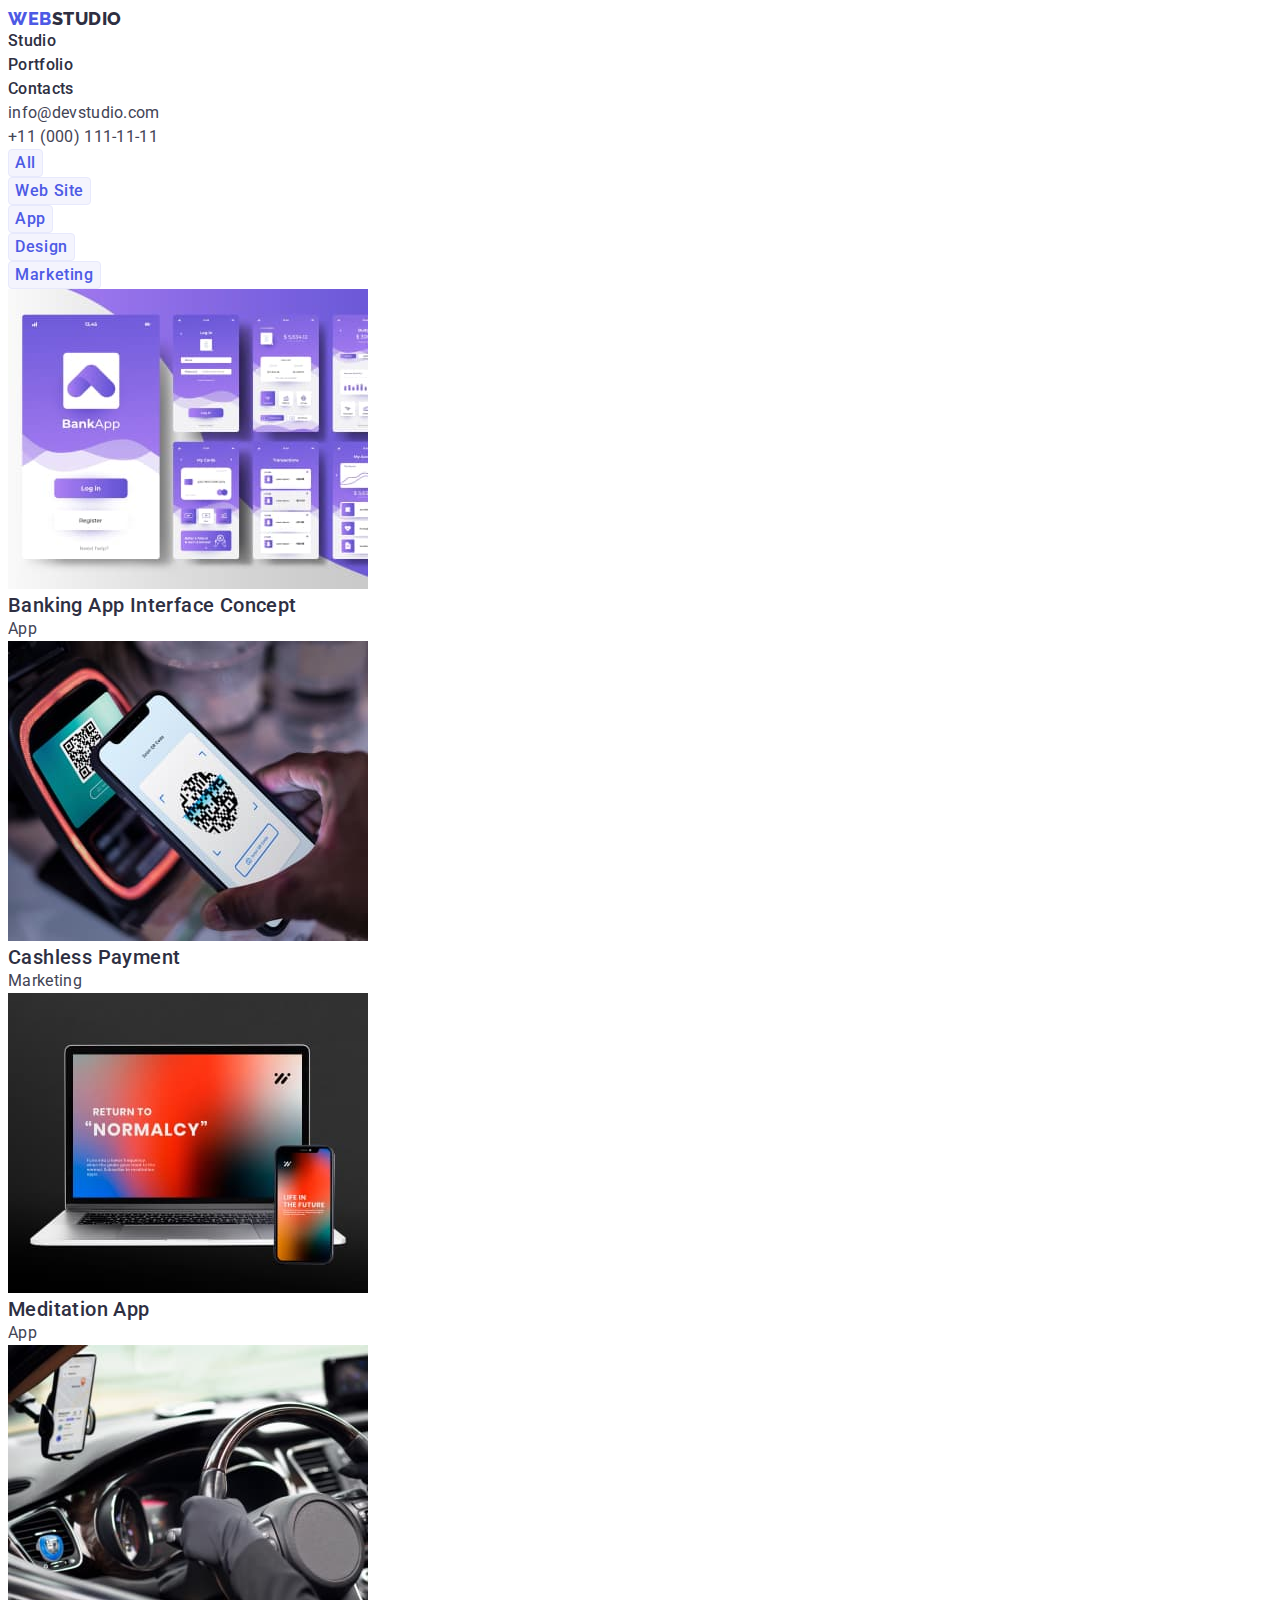
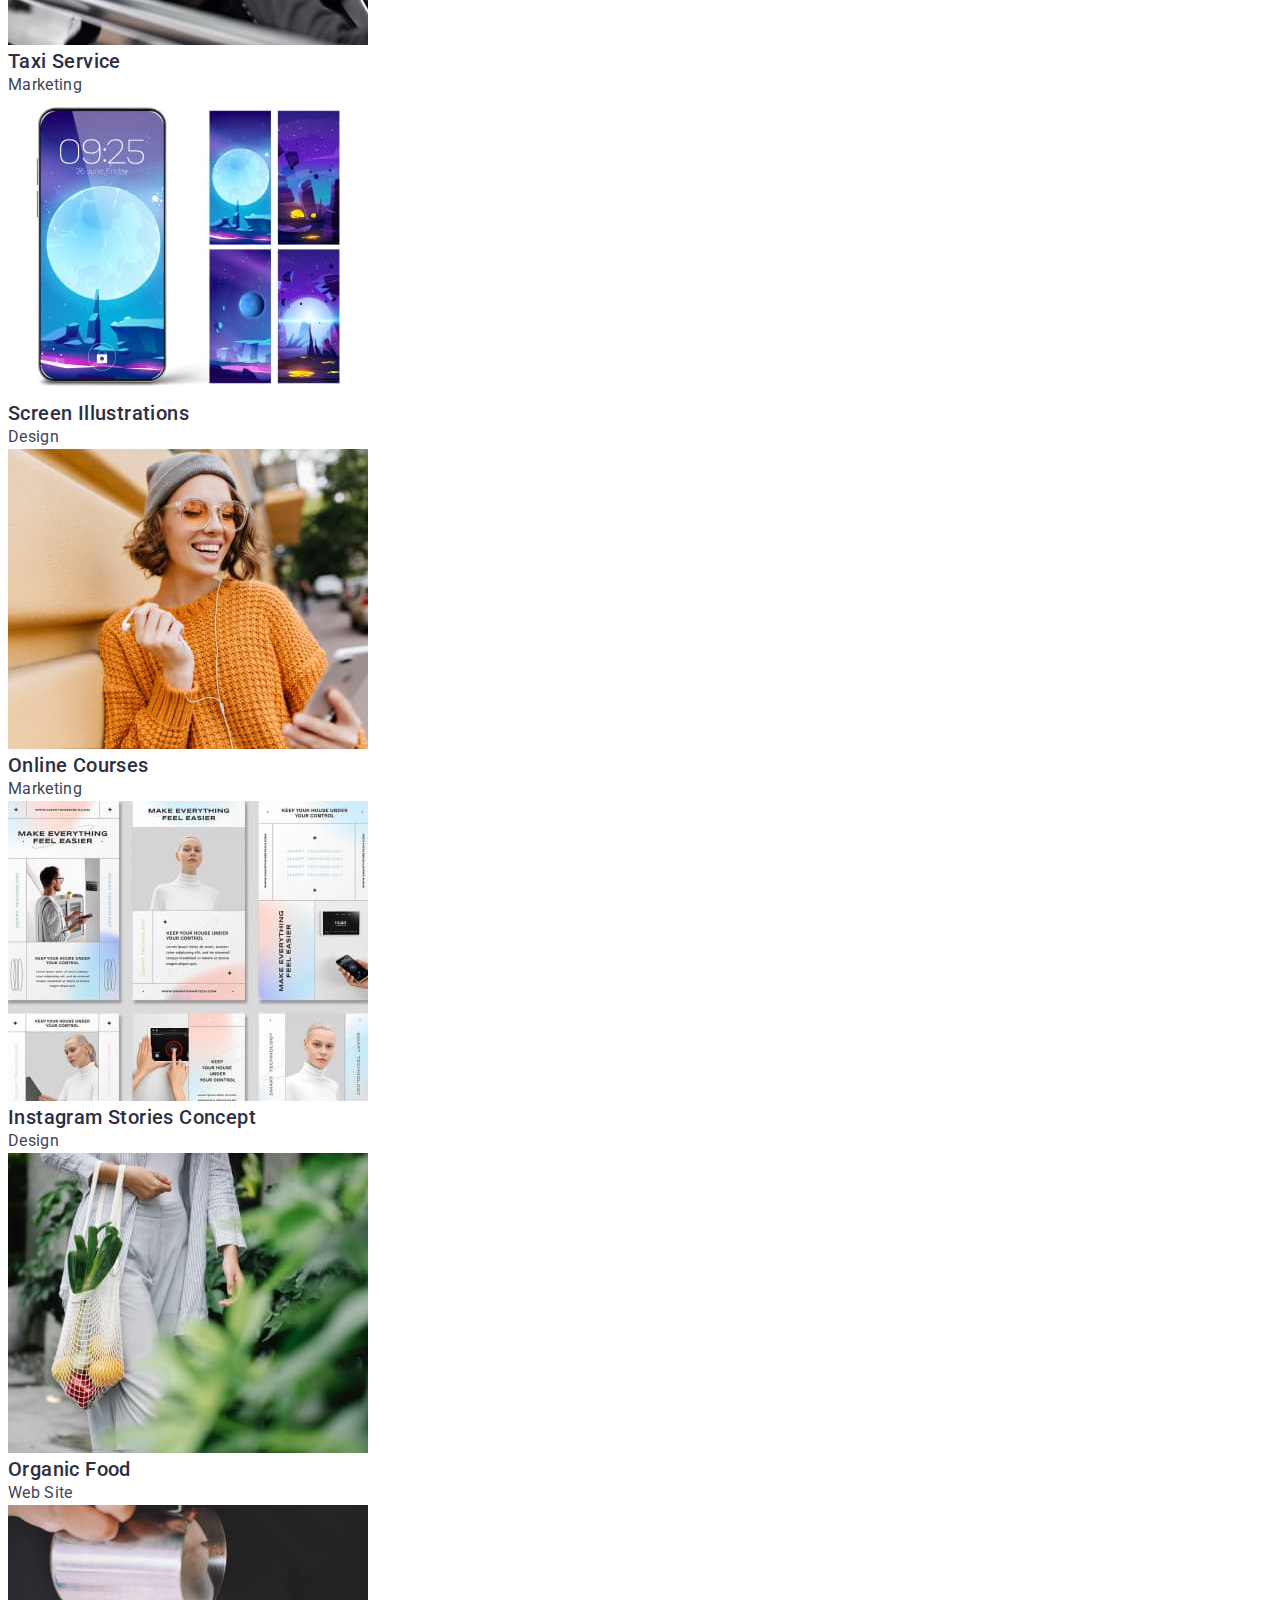
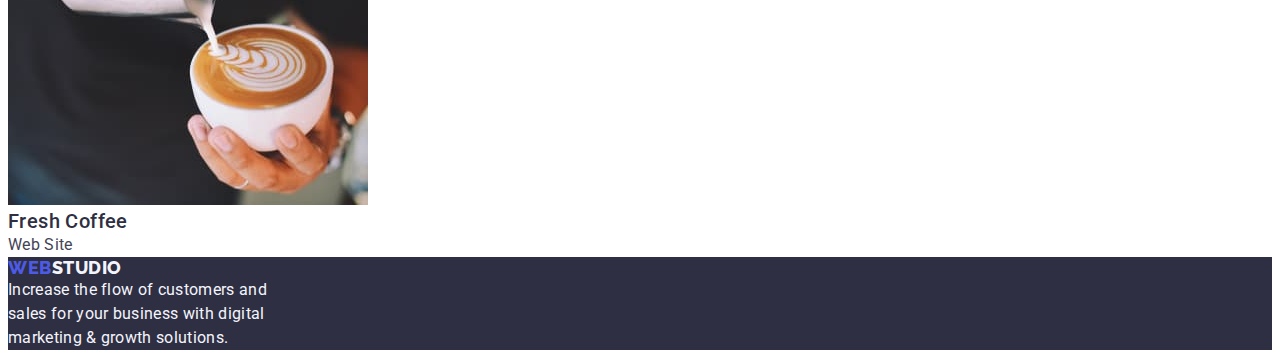
==== portfolio.html @ 4ee792ef "Summary" ====
<!DOCTYPE html>
<html lang="en">
  <head>
    <meta charset="UTF-8" />
    <meta http-equiv="X-UA-Compatible" content="IE=edge" />
    <meta name="viewport" content="width=device-width, initial-scale=1.0" />
    <link rel="preconnect" href="https://fonts.googleapis.com" />
    <link rel="preconnect" href="https://fonts.gstatic.com" crossorigin />
    <link
      href="https://fonts.googleapis.com/css2?family=Raleway:wght@800&family=Roboto:wght@400;500;700;900&display=swap"
      rel="stylesheet"
    />
    <title>Portfolio</title>
    <link
    rel="stylesheet"
    href="https://cdnjs.cloudflare.com/ajax/libs/modern-normalize/2.0.0/modern-normalize.min.css"
    integrity="sha512-4xo8blKMVCiXpTaLzQSLSw3KFOVPWhm/TRtuPVc4WG6kUgjH6J03IBuG7JZPkcWMxJ5huwaBpOpnwYElP/m6wg=="
    crossorigin="anonymous"
    referrerpolicy="no-referrer"
  />
  <link rel="stylesheet" href="./css/styles.css" />
  </head>
  <body>
    <!-- Header -->
    <header class="header">
      <nav class="nav">
        <a href="./index.html" class="logo-link link"
          >WEB <span class="link-studio">Studio</span></a
        >
        <ul class="nav-list list">
          <li>
            <a href="./index.html" class="nav-link link">Studio</a>
          </li>
          <li>
            <a href="./portfolio.html" class="nav-link link">Portfolio</a>
          </li>
          <li>
            <a href="" class="nav-link link">Contacts</a>
          </li>
        </ul>
      </nav>

      <address class="address">
        <ul class="address-list list">
          <li>
            <a href="mailto:info@devstudio.com" class="address-link link"
              >info@devstudio.com</a
            >
          </li>
          <li>
            <a href="tel:+110001111111" class="address-link link"
              >+11 (000) 111-11-11</a
            >
          </li>
        </ul>
      </address>
    </header>

    <!-- Main content -->
    <main>
      <section class="portfolio">
        <h1 class="filter-title">Filter</h1>
        <ul class="filter-list list">
          <li><button type="button" class="button">All</button></li>
          <li><button type="button" class="button">Web Site</button></li>
          <li><button type="button" class="button">App</button></li>
          <li><button type="button" class="button">Design</button></li>
          <li><button type="button" class="button">Marketing</button></li>
        </ul>
        <ul class="portfolio-list list">
          <li>
            <a href="" class="link">
              <img
                src="./images/portfolio_1.jpg"
                alt="Open pages of the bank's app"
                width="360"
                height="300"
                class="portfolio-img"
              />
              <h2 class="portfolio-name">Banking App Interface Concept</h2>
              <p class="portfolio-type">App</p></a
            >
          </li>
          <li>
            <a href="" class="link"
              ><img
                src="./images/portfolio_2.jpg"
                alt="Pay by phone via QR code"
                width="360"
                height="300"
                class="portfolio-img"
              />
              <h2 class="portfolio-name">Cashless Payment</h2>
              <p class="portfolio-type">Marketing</p></a
            >
          </li>
          <li>
            <a href="" class="link"
              ><img
                src="./images/portfolio_3.jpg"
                alt="Open website on a computer and application on a phone"
                width="360"
                height="300"
                class="portfolio-img"
              />
              <h2 class="portfolio-name">Meditation App</h2>
              <p class="portfolio-type">App</p></a
            >
          </li>
          <li>
            <a href="" class="link"
              ><img
                src="./images/portfolio_4.jpg"
                alt="Driver in a car looking at maps on his phone"
                width="360"
                height="300"
                class="portfolio-img"
              />
              <h2 class="portfolio-name">Taxi Service</h2>
              <p class="portfolio-type">Marketing</p></a
            >
          </li>
          <li>
            <a href="" class="link"
              ><img
                src="./images/portfolio_5.jpg"
                alt="Different types of screensaver design"
                width="360"
                height="300"
                class="portfolio-img"
              />
              <h2 class="portfolio-name">Screen Illustrations</h2>
              <p class="portfolio-type">Design</p></a
            >
          </li>
          <li>
            <a href="" class="link"
              ><img
                src="./images/portfolio_6.jpg"
                alt="A girl with headphones looking at her phone"
                width="360"
                height="300"
                class="portfolio-img"
              />
              <h2 class="portfolio-name">Online Courses</h2>
              <p class="portfolio-type">Marketing</p></a
            >
          </li>
          <li>
            <a href="" class="link"
              ><img
                src="./images/portfolio_7.jpg"
                alt="Different story designs for social media"
                width="360"
                height="300"
                class="portfolio-img"
              />
              <h2 class="portfolio-name">Instagram Stories Concept</h2>
              <p class="portfolio-type">Design</p></a
            >
          </li>
          <li>
            <a href="" class="link"
              ><img
                src="./images/portfolio_8.jpg"
                alt="A girl with a bag of food"
                width="360"
                height="300"
                class="portfolio-img"
              />
              <h2 class="portfolio-name">Organic Food</h2>
              <p class="portfolio-type">Web Site</p></a
            >
          </li>
          <li>
            <a href="" class="link"
              ><img
                src="./images/portfolio_9.jpg"
                alt="Barista makes coffee"
                width="360"
                height="300"
                class="portfolio-img"
              />
              <h2 class="portfolio-name">Fresh Coffee</h2>
              <p class="portfolio-type">Web Site</p></a
            >
          </li>
        </ul>
      </section>
    </main>

    <!-- Footer -->
    <footer class="footer">
      <a href="./index.html" class="link"
        >Web<span class="link-web">Studio</span></a
      >
      <p class="text">
        Increase the flow of customers and<br />sales for your business with
        digital<br />marketing & growth solutions.
      </p>
    </footer>
  </body>
</html>
---- css/styles.css ----
:root {
  --primary-color: #434455;
  --secondary-color: #2e2f42;
  --white-color: #ffffff;
  --second-logo-color: #4d5ae5;
  --first-logo-color: #2e2f42;
  --first-footer-logo-color: #4d5ae5;
  --second-footer-logo-color: #f4f4fd;
  --primary-background-color: #ffffff;
  --secondary-background-color: #2e2f42;
  --gray-background-color: #f4f4fd;
  --accent-color: #4d5ae5;
  --active-accent-color: #ffffff;
  --accent-background-color: #f4f4fd;
  --active-accent-background-color: #404bbf;
}

body {
  font-family: "Roboto", sans-serif;
  color: var(--primary-color);
  background-color: var(--primary-background-color);
}

h1,
h2,
h3,
h4,
h5,
h6,
p {
  margin-top: 0;
  margin-bottom: 0;
}

ul {
  margin-top: 0;
  margin-bottom: 0;
  padding-left: 0;
}
/* Header */

.logo-link {
  font-family: "Raleway", sans-serif;
  font-weight: 800;
  font-size: 18px;
  line-height: 1.17;
  display: flex;
  align-items: center;
  letter-spacing: 0.03em;
  text-transform: uppercase;
  text-decoration: none;
  color: var(--second-logo-color);
}

.link-studio {
  color: var(--first-logo-color);
}

.list {
  list-style-type: none;
}

.link {
  text-decoration: none;
}

.nav-link {
  font-weight: 500;
  font-size: 16px;
  line-height: 1.5;
  letter-spacing: 0.02em;
  color: var(--secondary-color);
}

.nav-link:hover,
.nav-link:focus {
  color: var(--active-accent-background-color);
}

.address {
  font-style: normal;
}

.address-link {
  font-size: 16px;
  font-weight: 400;
  line-height: 1.5;
  font-style: normal;
  text-decoration: none;
  color: var(--primary-color);
  letter-spacing: 0.02em;
}

.address-link:hover,
.address-link:focus {
  color: var(--active-accent-background-color);
}

/* Hero */

.hero {
  background-color: var(--secondary-background-color);
}

.hero-title {
  color: var(--white-color);
  font-weight: 700;
  font-size: 56px;
  line-height: 1.07;
  text-align: center;
  letter-spacing: 0.02em;
}

.hero-btn {
  background-color: var(--accent-color);
  color: var(--white-color);
  box-shadow: 0px 4px 4px rgba(0, 0, 0, 0.15);
  border-radius: 4px;
  font-family: inherit;
  font-weight: 500;
  font-size: 16px;
  line-height: 1.5;
  display: flex;
  align-items: center;
  letter-spacing: 0.04em;
  cursor: pointer;
}

.hero-btn:hover,
.hero-btn:focus {
  background-color: var(--active-accent-background-color);
}

/* Our preference */

.preference {
  display: none;
}

.pref-title {
  font-weight: 500;
  font-size: 20px;
  line-height: 1.2;
  letter-spacing: 0.02em;
  color: var(--secondary-color);
}

.pref-text {
  font-weight: 400;
  font-size: 16px;
  line-height: 1.5;
  letter-spacing: 0.02em;
}

/* About us */

.about {
  font-weight: 700;
  font-size: 36px;
  line-height: 1.11;
  text-align: center;
  letter-spacing: 0.02em;
  text-transform: capitalize;
  color: var(--secondary-color);
}

.about-list {
  list-style-type: none;
}

/* Our team */

.our-team {
  background-color: var(--gray-background-color);
  text-align: center;
}

.team {
  font-weight: 700;
  font-size: 36px;
  line-height: 1.11;
  letter-spacing: 0.02em;
  text-transform: capitalize;
  color: var(--secondary-color);
}

.team-name {
  font-weight: 500;
  font-size: 20px;
  line-height: 1.2;
  letter-spacing: 0.02em;
  color: var(--secondary-color);
}

.team-position {
  font-weight: 400;
  font-size: 16px;
  line-height: 1.5;
  letter-spacing: 0.02em;
}

.team-card {
  background-color: var(--primary-background-color);
  box-shadow: 0px 1px 6px rgba(46, 47, 66, 0.08),
    0px 1px 1px rgba(46, 47, 66, 0.16), 0px 2px 1px rgba(46, 47, 66, 0.08);
  border-radius: 0px 0px 4px 4px;
}

/* Footer */

.footer {
  background-color: var(--secondary-background-color);
}

.footer .link {
  font-family: "Raleway", sans-serif;
  font-weight: 800;
  font-size: 18px;
  line-height: 1.17;
  display: flex;
  align-items: center;
  letter-spacing: 0.03em;
  text-transform: uppercase;
  text-decoration: none;
  color: var(--first-footer-logo-color);
}

.footer .link-web {
  color: var(--second-footer-logo-color);
}

.footer .text {
  font-weight: 400;
  font-size: 16px;
  line-height: 1.5;
  letter-spacing: 0.02em;
  color: var(--second-footer-logo-color);
}

/* Portfolio */

/* Filter */

.filter-title {
  display: none;
}

.filter-list {
  list-style-type: none;
}

.filter-list .button {
  background-color: var(--accent-background-color);
  color: var(--accent-color);
  border: 1px solid #e7e9fc;
  border-radius: 4px;
  font-family: "Roboto", sans-serif;
  font-weight: 500;
  font-size: 16px;
  line-height: 1.5;
  display: flex;
  align-items: center;
  text-align: center;
  letter-spacing: 0.04em;
  cursor: pointer;
}

.filter-list .button:hover,
.filter-list .button:focus {
  background-color: var(--active-accent-background-color);
  color: var(--white-color);
  box-shadow: 0px 3px 1px rgba(0, 0, 0, 0.1), 0px 2px 1px rgba(0, 0, 0, 0.08),
    0px 2px 2px rgba(0, 0, 0, 0.12);
  border-radius: 4px;
}

/* Portfolio List */

.portfolio-name {
  font-weight: 500;
  font-size: 20px;
  line-height: 1.2;
  letter-spacing: 0.02em;
  color: var(--secondary-color);
}

.portfolio-type {
  font-size: 16px;
  line-height: 1.5;
  letter-spacing: 0.02em;
  color: var(--primary-color);
}
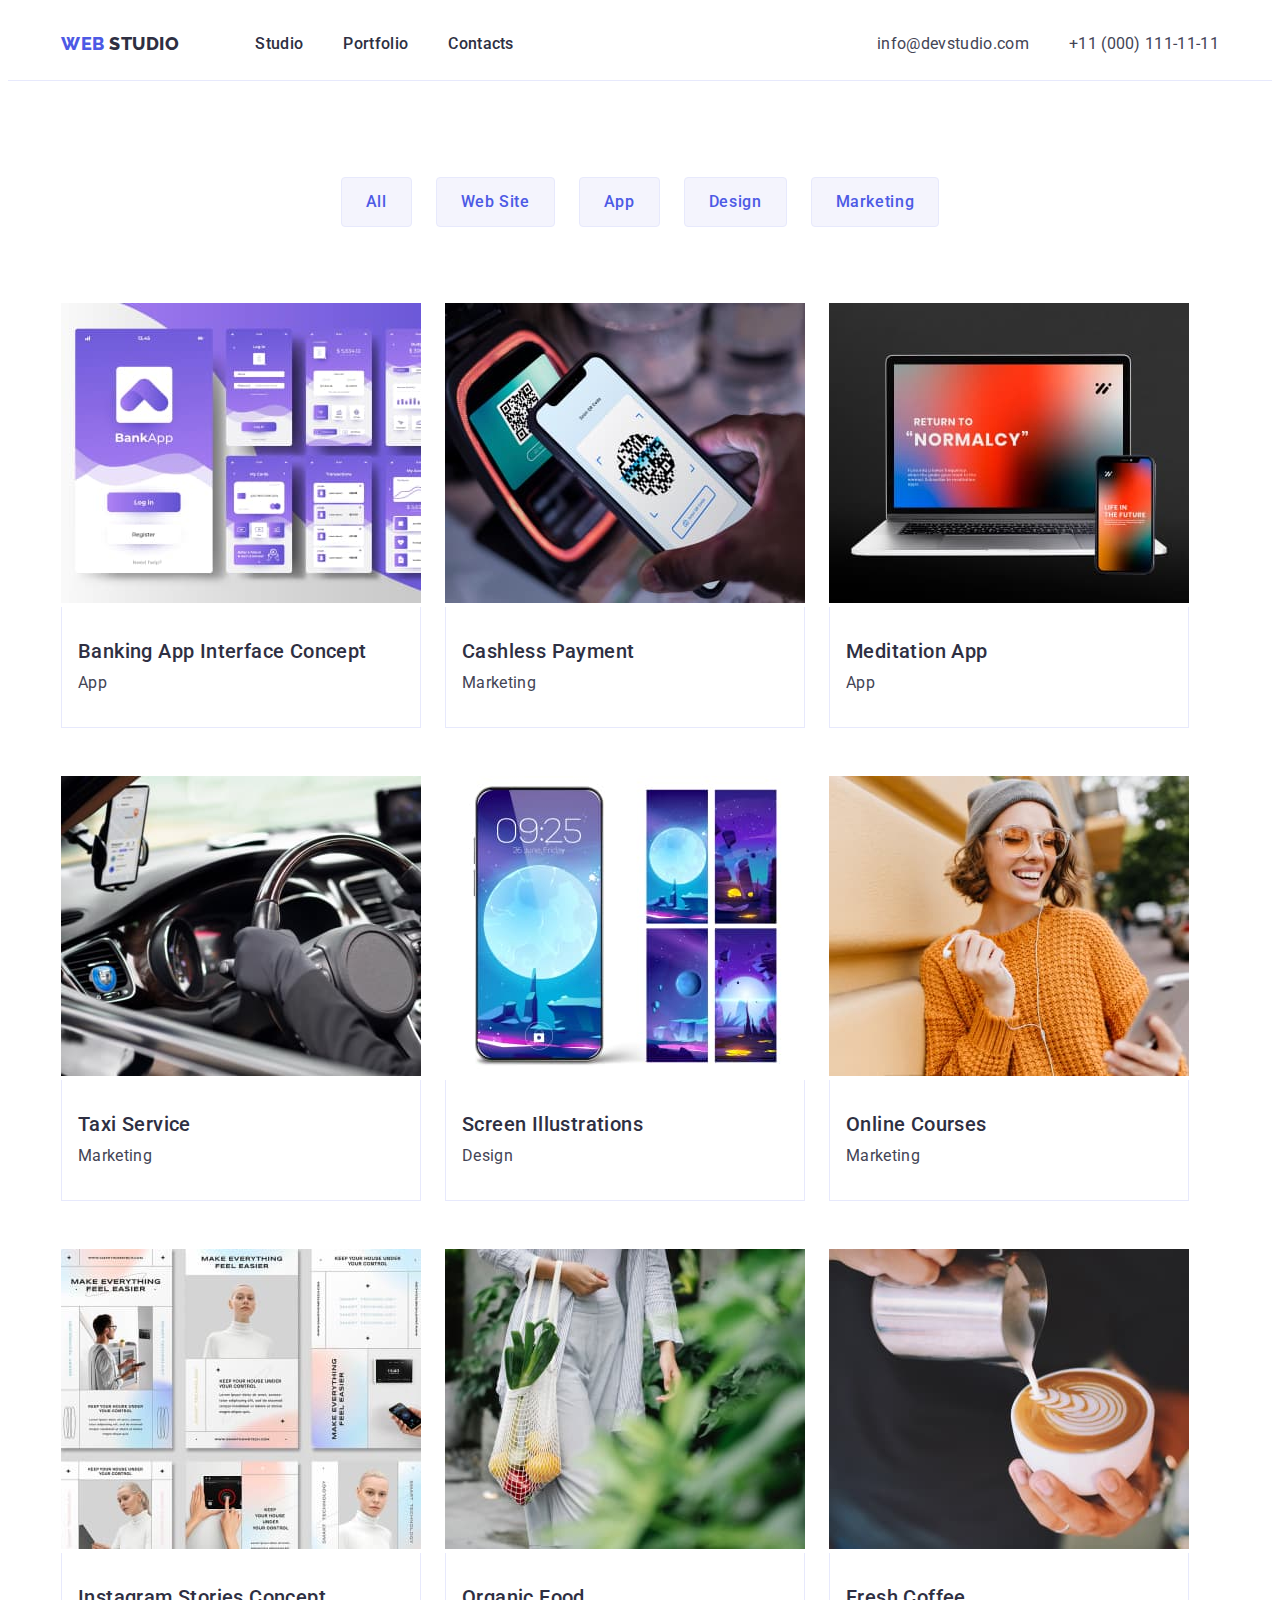
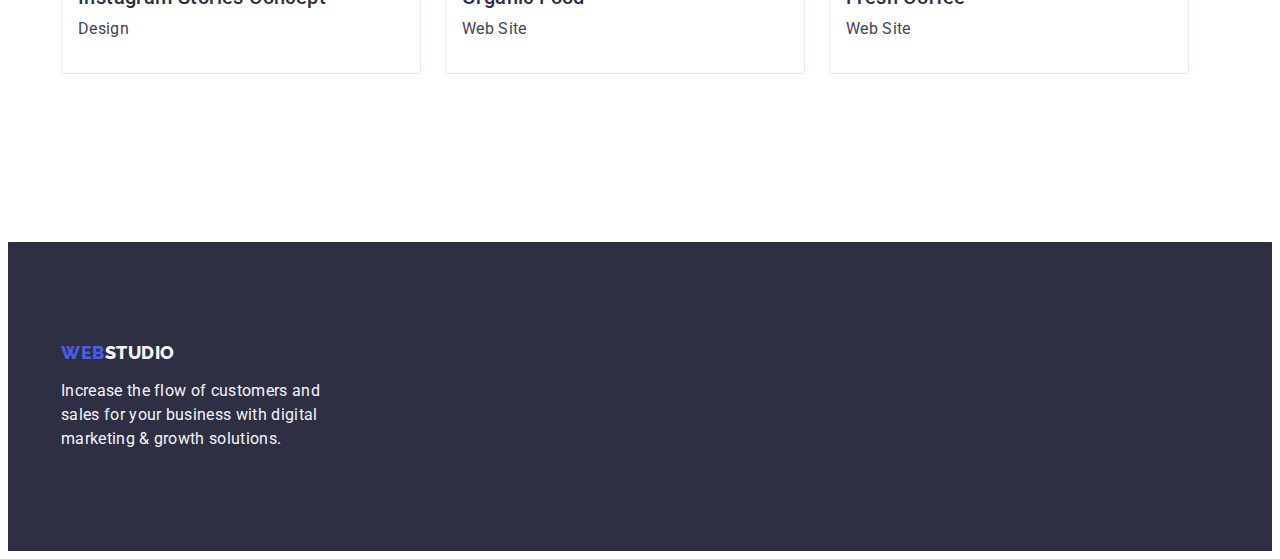
==== commit 8cb2c956: "Update HW" ====
--- a/portfolio.html
+++ b/portfolio.html
@@ -12,192 +12,216 @@
     />
     <title>Portfolio</title>
     <link
-    rel="stylesheet"
-    href="https://cdnjs.cloudflare.com/ajax/libs/modern-normalize/2.0.0/modern-normalize.min.css"
-    integrity="sha512-4xo8blKMVCiXpTaLzQSLSw3KFOVPWhm/TRtuPVc4WG6kUgjH6J03IBuG7JZPkcWMxJ5huwaBpOpnwYElP/m6wg=="
-    crossorigin="anonymous"
-    referrerpolicy="no-referrer"
-  />
-  <link rel="stylesheet" href="./css/styles.css" />
+      rel="stylesheet"
+      href="https://cdnjs.cloudflare.com/ajax/libs/modern-normalize/2.0.0/modern-normalize.min.css"
+      integrity="sha512-4xo8blKMVCiXpTaLzQSLSw3KFOVPWhm/TRtuPVc4WG6kUgjH6J03IBuG7JZPkcWMxJ5huwaBpOpnwYElP/m6wg=="
+      crossorigin="anonymous"
+      referrerpolicy="no-referrer"
+    />
+    <link rel="stylesheet" href="./css/styles.css" />
   </head>
   <body>
     <!-- Header -->
     <header class="header">
-      <nav class="nav">
-        <a href="./index.html" class="logo-link link"
-          >WEB <span class="link-studio">Studio</span></a
-        >
-        <ul class="nav-list list">
-          <li>
-            <a href="./index.html" class="nav-link link">Studio</a>
-          </li>
-          <li>
-            <a href="./portfolio.html" class="nav-link link">Portfolio</a>
-          </li>
-          <li>
-            <a href="" class="nav-link link">Contacts</a>
-          </li>
-        </ul>
-      </nav>
+      <div class="container-header container">
+        <nav class="nav">
+          <a href="./index.html" class="logo-link link"
+            >WEB <span class="link-studio">Studio</span></a
+          >
+          <ul class="nav-list list">
+            <li>
+              <a href="./index.html" class="nav-link link">Studio</a>
+            </li>
+            <li>
+              <a href="./portfolio.html" class="nav-link link">Portfolio</a>
+            </li>
+            <li>
+              <a href="" class="nav-link link">Contacts</a>
+            </li>
+          </ul>
+        </nav>
 
-      <address class="address">
-        <ul class="address-list list">
-          <li>
-            <a href="mailto:info@devstudio.com" class="address-link link"
-              >info@devstudio.com</a
-            >
-          </li>
-          <li>
-            <a href="tel:+110001111111" class="address-link link"
-              >+11 (000) 111-11-11</a
-            >
-          </li>
-        </ul>
-      </address>
+        <address class="address">
+          <ul class="address-list list">
+            <li>
+              <a href="mailto:info@devstudio.com" class="address-link link"
+                >info@devstudio.com</a
+              >
+            </li>
+            <li>
+              <a href="tel:+110001111111" class="address-link link"
+                >+11 (000) 111-11-11</a
+              >
+            </li>
+          </ul>
+        </address>
+      </div>
     </header>
 
     <!-- Main content -->
     <main>
       <section class="portfolio">
-        <h1 class="filter-title">Filter</h1>
-        <ul class="filter-list list">
-          <li><button type="button" class="button">All</button></li>
-          <li><button type="button" class="button">Web Site</button></li>
-          <li><button type="button" class="button">App</button></li>
-          <li><button type="button" class="button">Design</button></li>
-          <li><button type="button" class="button">Marketing</button></li>
-        </ul>
-        <ul class="portfolio-list list">
-          <li>
-            <a href="" class="link">
-              <img
-                src="./images/portfolio_1.jpg"
-                alt="Open pages of the bank's app"
-                width="360"
-                height="300"
-                class="portfolio-img"
-              />
-              <h2 class="portfolio-name">Banking App Interface Concept</h2>
-              <p class="portfolio-type">App</p></a
-            >
-          </li>
-          <li>
-            <a href="" class="link"
-              ><img
-                src="./images/portfolio_2.jpg"
-                alt="Pay by phone via QR code"
-                width="360"
-                height="300"
-                class="portfolio-img"
-              />
-              <h2 class="portfolio-name">Cashless Payment</h2>
-              <p class="portfolio-type">Marketing</p></a
-            >
-          </li>
-          <li>
-            <a href="" class="link"
-              ><img
-                src="./images/portfolio_3.jpg"
-                alt="Open website on a computer and application on a phone"
-                width="360"
-                height="300"
-                class="portfolio-img"
-              />
-              <h2 class="portfolio-name">Meditation App</h2>
-              <p class="portfolio-type">App</p></a
-            >
-          </li>
-          <li>
-            <a href="" class="link"
-              ><img
-                src="./images/portfolio_4.jpg"
-                alt="Driver in a car looking at maps on his phone"
-                width="360"
-                height="300"
-                class="portfolio-img"
-              />
-              <h2 class="portfolio-name">Taxi Service</h2>
-              <p class="portfolio-type">Marketing</p></a
-            >
-          </li>
-          <li>
-            <a href="" class="link"
-              ><img
-                src="./images/portfolio_5.jpg"
-                alt="Different types of screensaver design"
-                width="360"
-                height="300"
-                class="portfolio-img"
-              />
-              <h2 class="portfolio-name">Screen Illustrations</h2>
-              <p class="portfolio-type">Design</p></a
-            >
-          </li>
-          <li>
-            <a href="" class="link"
-              ><img
-                src="./images/portfolio_6.jpg"
-                alt="A girl with headphones looking at her phone"
-                width="360"
-                height="300"
-                class="portfolio-img"
-              />
-              <h2 class="portfolio-name">Online Courses</h2>
-              <p class="portfolio-type">Marketing</p></a
-            >
-          </li>
-          <li>
-            <a href="" class="link"
-              ><img
-                src="./images/portfolio_7.jpg"
-                alt="Different story designs for social media"
-                width="360"
-                height="300"
-                class="portfolio-img"
-              />
-              <h2 class="portfolio-name">Instagram Stories Concept</h2>
-              <p class="portfolio-type">Design</p></a
-            >
-          </li>
-          <li>
-            <a href="" class="link"
-              ><img
-                src="./images/portfolio_8.jpg"
-                alt="A girl with a bag of food"
-                width="360"
-                height="300"
-                class="portfolio-img"
-              />
-              <h2 class="portfolio-name">Organic Food</h2>
-              <p class="portfolio-type">Web Site</p></a
-            >
-          </li>
-          <li>
-            <a href="" class="link"
-              ><img
-                src="./images/portfolio_9.jpg"
-                alt="Barista makes coffee"
-                width="360"
-                height="300"
-                class="portfolio-img"
-              />
-              <h2 class="portfolio-name">Fresh Coffee</h2>
-              <p class="portfolio-type">Web Site</p></a
-            >
-          </li>
-        </ul>
+        <div class="container-portfolio container">
+          <h1 class="filter-title">Filter</h1>
+          <ul class="filter-list list">
+            <li><button type="button" class="button">All</button></li>
+            <li><button type="button" class="button">Web Site</button></li>
+            <li><button type="button" class="button">App</button></li>
+            <li><button type="button" class="button">Design</button></li>
+            <li><button type="button" class="button">Marketing</button></li>
+          </ul>
+          <ul class="portfolio-list list">
+            <li class="category-item">
+              <a href="" class="link">
+                <img
+                  src="./images/portfolio_1.jpg"
+                  alt="Open pages of the bank's app"
+                  width="360"
+                  height="300"
+                  class="portfolio-img"
+                />
+                <div class="app-box">
+                  <h2 class="portfolio-name">Banking App Interface Concept</h2>
+                  <p class="portfolio-type">App</p>
+                </div>
+              </a>
+            </li>
+            <li class="category-item">
+              <a href="" class="link">
+                <img
+                  src="./images/portfolio_2.jpg"
+                  alt="Pay by phone via QR code"
+                  width="360"
+                  height="300"
+                  class="portfolio-img"
+                />
+                <div class="app-box">
+                  <h2 class="portfolio-name">Cashless Payment</h2>
+                  <p class="portfolio-type">Marketing</p>
+                </div>
+              </a>
+            </li>
+            <li class="category-item">
+              <a href="" class="link">
+                <img
+                  src="./images/portfolio_3.jpg"
+                  alt="Open website on a computer and application on a phone"
+                  width="360"
+                  height="300"
+                  class="portfolio-img"
+                />
+                <div class="app-box">
+                  <h2 class="portfolio-name">Meditation App</h2>
+                  <p class="portfolio-type">App</p>
+                </div>
+              </a>
+            </li>
+            <li class="category-item">
+              <a href="" class="link">
+                <img
+                  src="./images/portfolio_4.jpg"
+                  alt="Driver in a car looking at maps on his phone"
+                  width="360"
+                  height="300"
+                  class="portfolio-img"
+                />
+                <div class="app-box">
+                  <h2 class="portfolio-name">Taxi Service</h2>
+                  <p class="portfolio-type">Marketing</p>
+                </div>
+              </a>
+            </li>
+            <li class="category-item">
+              <a href="" class="link">
+                <img
+                  src="./images/portfolio_5.jpg"
+                  alt="Different types of screensaver design"
+                  width="360"
+                  height="300"
+                  class="portfolio-img"
+                />
+                <div class="app-box">
+                  <h2 class="portfolio-name">Screen Illustrations</h2>
+                  <p class="portfolio-type">Design</p>
+                </div>
+              </a>
+            </li>
+            <li class="category-item">
+              <a href="" class="link">
+                <img
+                  src="./images/portfolio_6.jpg"
+                  alt="A girl with headphones looking at her phone"
+                  width="360"
+                  height="300"
+                  class="portfolio-img"
+                />
+                <div class="app-box">
+                  <h2 class="portfolio-name">Online Courses</h2>
+                  <p class="portfolio-type">Marketing</p>
+                </div>
+              </a>
+            </li>
+            <li class="category-item">
+              <a href="" class="link">
+                <img
+                  src="./images/portfolio_7.jpg"
+                  alt="Different story designs for social media"
+                  width="360"
+                  height="300"
+                  class="portfolio-img"
+                />
+                <div class="app-box">
+                  <h2 class="portfolio-name">Instagram Stories Concept</h2>
+                  <p class="portfolio-type">Design</p>
+                </div>
+              </a>
+            </li>
+            <li class="category-item">
+              <a href="" class="link">
+                <img
+                  src="./images/portfolio_8.jpg"
+                  alt="A girl with a bag of food"
+                  width="360"
+                  height="300"
+                  class="portfolio-img"
+                />
+                <div class="app-box">
+                  <h2 class="portfolio-name">Organic Food</h2>
+                  <p class="portfolio-type">Web Site</p>
+                </div>
+              </a>
+            </li>
+            <li class="category-item">
+              <a href="" class="link">
+                <img
+                  src="./images/portfolio_9.jpg"
+                  alt="Barista makes coffee"
+                  width="360"
+                  height="300"
+                  class="portfolio-img"
+                />
+                <div class="app-box">
+                  <h2 class="portfolio-name">Fresh Coffee</h2>
+                  <p class="portfolio-type">Web Site</p>
+                </div>
+              </a>
+            </li>
+          </ul>
+        </div>
       </section>
     </main>
 
     <!-- Footer -->
     <footer class="footer">
-      <a href="./index.html" class="link"
-        >Web<span class="link-web">Studio</span></a
-      >
-      <p class="text">
-        Increase the flow of customers and<br />sales for your business with
-        digital<br />marketing & growth solutions.
-      </p>
+      <div class="container-footer container">
+        <a href="./index.html" class="footer-link link"
+          >Web<span class="footer-link-web">Studio</span></a
+        >
+        <p class="footer-text">
+          Increase the flow of customers and sales for your business with
+          digital marketing & growth solutions.
+        </p>
+      </div>
     </footer>
   </body>
 </html>
--- a/css/styles.css
+++ b/css/styles.css
@@ -28,8 +28,7 @@
 h5,
 h6,
 p {
-  margin-top: 0;
-  margin-bottom: 0;
+  margin: 0;
 }
 
 ul {
@@ -37,14 +36,45 @@
   margin-bottom: 0;
   padding-left: 0;
 }
+
+.list {
+  list-style-type: none;
+}
+
+.link {
+  text-decoration: none;
+}
+
+.container {
+  width: 1158px;
+  margin: 0 auto;
+  padding-right: 15px;
+  padding-left: 15px;
+}
+
 /* Header */
+
+.header {
+  border-bottom: 1px solid #e7e9fc;
+  padding: 24px 0 24px 0;
+}
+
+.container-header {
+  display: flex;
+  justify-content: space-between;
+  align-items: center;
+}
+
+.nav {
+  display: flex;
+  align-items: center;
+}
 
 .logo-link {
   font-family: "Raleway", sans-serif;
   font-weight: 800;
   font-size: 18px;
   line-height: 1.17;
-  display: flex;
   align-items: center;
   letter-spacing: 0.03em;
   text-transform: uppercase;
@@ -56,12 +86,10 @@
   color: var(--first-logo-color);
 }
 
-.list {
-  list-style-type: none;
-}
-
-.link {
-  text-decoration: none;
+.nav-list {
+  display: flex;
+  gap: 40px;
+  margin-left: 76px;
 }
 
 .nav-link {
@@ -73,12 +101,19 @@
 }
 
 .nav-link:hover,
-.nav-link:focus {
+.nav-link:focus,
+.nav-link:active {
   color: var(--active-accent-background-color);
 }
 
 .address {
   font-style: normal;
+  gap: 40px;
+}
+
+.address-list {
+  display: flex;
+  gap: 40px;
 }
 
 .address-link {
@@ -100,6 +135,13 @@
 
 .hero {
   background-color: var(--secondary-background-color);
+  padding: 188px 0px;
+}
+
+.container-hero {
+  display: flex;
+  flex-direction: column;
+  padding: 0 316px;
 }
 
 .hero-title {
@@ -109,6 +151,8 @@
   line-height: 1.07;
   text-align: center;
   letter-spacing: 0.02em;
+  max-width: 496px;
+  padding-bottom: 48px;
 }
 
 .hero-btn {
@@ -120,10 +164,11 @@
   font-weight: 500;
   font-size: 16px;
   line-height: 1.5;
-  display: flex;
-  align-items: center;
+  display: block;
+  align-self: center;
   letter-spacing: 0.04em;
   cursor: pointer;
+  padding: 16px 32px;
 }
 
 .hero-btn:hover,
@@ -133,8 +178,28 @@
 
 /* Our preference */
 
-.preference {
+.pref-section {
+  margin: 120px 0;
+}
+
+.container-pref {
+}
+
+.hidden-tittle {
   display: none;
+}
+
+.pref-list {
+  display: flex;
+  gap: 24px;
+}
+
+.pref-list-item {
+  width: 264px;
+}
+
+.pref-list-item > h3 {
+  padding-bottom: 8px;
 }
 
 .pref-title {
@@ -153,6 +218,13 @@
 }
 
 /* About us */
+
+.container-about {
+}
+
+.about-section {
+  margin-bottom: 120px;
+}
 
 .about {
   font-weight: 700;
@@ -162,17 +234,23 @@
   letter-spacing: 0.02em;
   text-transform: capitalize;
   color: var(--secondary-color);
+  padding-bottom: 72px;
 }
 
 .about-list {
-  list-style-type: none;
+  display: flex;
+  gap: 24px;
+}
+
+.about-list-item {
+  width: calc((100%-48px) / 3);
 }
 
 /* Our team */
 
 .our-team {
   background-color: var(--gray-background-color);
-  text-align: center;
+  padding: 120px 0;
 }
 
 .team {
@@ -182,6 +260,13 @@
   letter-spacing: 0.02em;
   text-transform: capitalize;
   color: var(--secondary-color);
+  padding-bottom: 72px;
+  text-align: center;
+}
+
+.team-list {
+  display: flex;
+  gap: 24px;
 }
 
 .team-name {
@@ -190,6 +275,7 @@
   line-height: 1.2;
   letter-spacing: 0.02em;
   color: var(--secondary-color);
+  padding-bottom: 8px;
 }
 
 .team-position {
@@ -197,6 +283,11 @@
   font-size: 16px;
   line-height: 1.5;
   letter-spacing: 0.02em;
+}
+
+.team-item {
+  padding: 32px 16px;
+  text-align: center;
 }
 
 .team-card {
@@ -210,34 +301,40 @@
 
 .footer {
   background-color: var(--secondary-background-color);
-}
-
-.footer .link {
+  padding: 100px 0;
+}
+
+.footer-link {
   font-family: "Raleway", sans-serif;
   font-weight: 800;
   font-size: 18px;
   line-height: 1.17;
-  display: flex;
-  align-items: center;
   letter-spacing: 0.03em;
   text-transform: uppercase;
-  text-decoration: none;
   color: var(--first-footer-logo-color);
-}
-
-.footer .link-web {
+  margin-bottom: 16px;
+  display: inline-block;
+}
+
+.footer-link-web {
   color: var(--second-footer-logo-color);
 }
 
-.footer .text {
+.footer-text {
   font-weight: 400;
   font-size: 16px;
   line-height: 1.5;
   letter-spacing: 0.02em;
   color: var(--second-footer-logo-color);
+  max-width: 264px;
 }
 
 /* Portfolio */
+
+.portfolio {
+  padding-top: 96px;
+  padding-bottom: 120px;
+}
 
 /* Filter */
 
@@ -246,7 +343,11 @@
 }
 
 .filter-list {
-  list-style-type: none;
+  display: flex;
+  gap: 24px;
+  padding-bottom: 76px;
+  justify-content: center;
+  align-items: center;
 }
 
 .filter-list .button {
@@ -254,15 +355,13 @@
   color: var(--accent-color);
   border: 1px solid #e7e9fc;
   border-radius: 4px;
-  font-family: "Roboto", sans-serif;
-  font-weight: 500;
-  font-size: 16px;
-  line-height: 1.5;
-  display: flex;
-  align-items: center;
-  text-align: center;
+  font-family: inherit;
+  font-weight: 500;
+  font-size: 16px;
+  line-height: 1.5;
   letter-spacing: 0.04em;
   cursor: pointer;
+  padding: 12px 24px;
 }
 
 .filter-list .button:hover,
@@ -272,9 +371,26 @@
   box-shadow: 0px 3px 1px rgba(0, 0, 0, 0.1), 0px 2px 1px rgba(0, 0, 0, 0.08),
     0px 2px 2px rgba(0, 0, 0, 0.12);
   border-radius: 4px;
+  border: 1px solid transparent;
 }
 
 /* Portfolio List */
+
+.portfolio-list {
+  display: flex;
+  flex-wrap: wrap;
+}
+
+.category-item {
+  padding-right: 24px;
+  padding-bottom: 48px;
+}
+
+.app-box {
+	border: 1px solid #e7e9fc;
+	border-top: none;
+  padding: 32px 0;
+}
 
 .portfolio-name {
   font-weight: 500;
@@ -282,6 +398,8 @@
   line-height: 1.2;
   letter-spacing: 0.02em;
   color: var(--secondary-color);
+	padding-bottom: 8px;
+  padding-left: 16px;
 }
 
 .portfolio-type {
@@ -289,4 +407,17 @@
   line-height: 1.5;
   letter-spacing: 0.02em;
   color: var(--primary-color);
-}
+  padding-left: 16px;
+}
+
+.category-item:nth-child(3) {
+  padding-right: 0;
+}
+
+.category-item:nth-child(6) {
+  padding-right: 0;
+}
+
+.category-item:nth-child(9) {
+  padding-right: 0;
+}
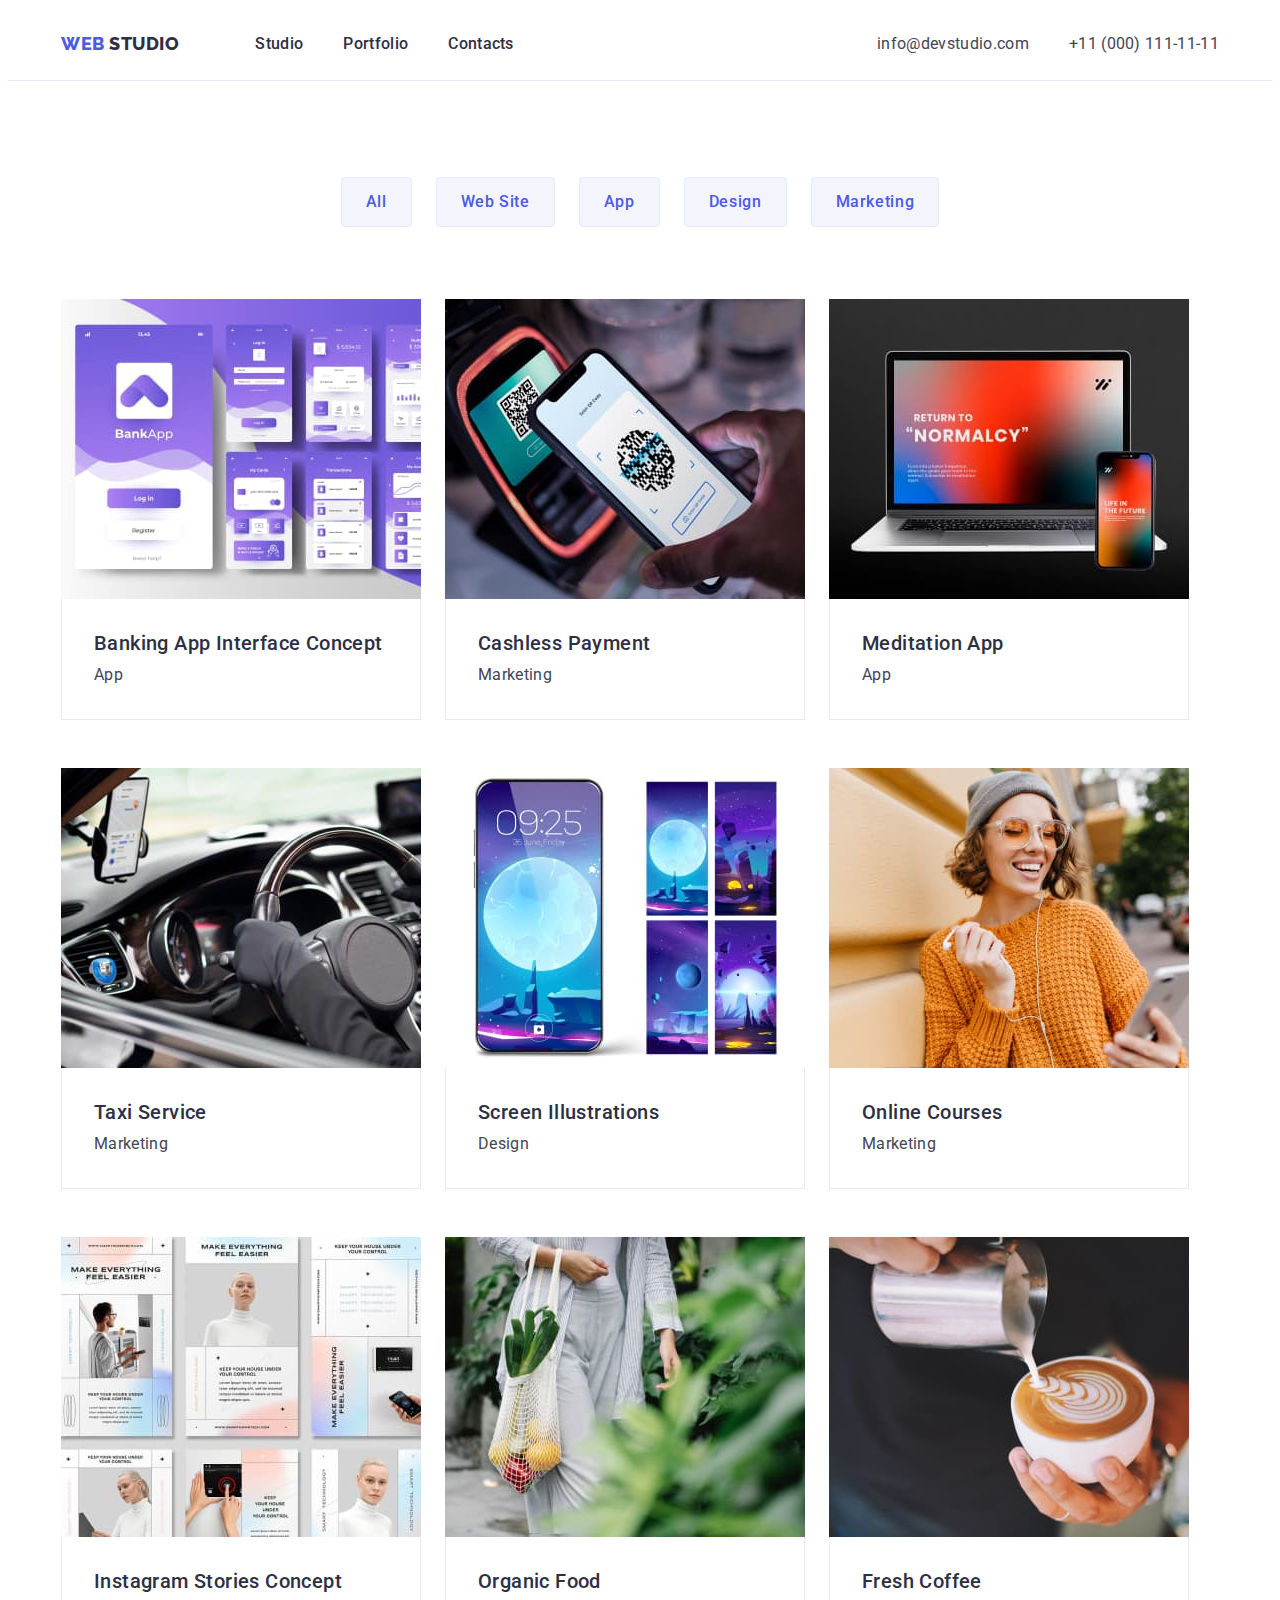
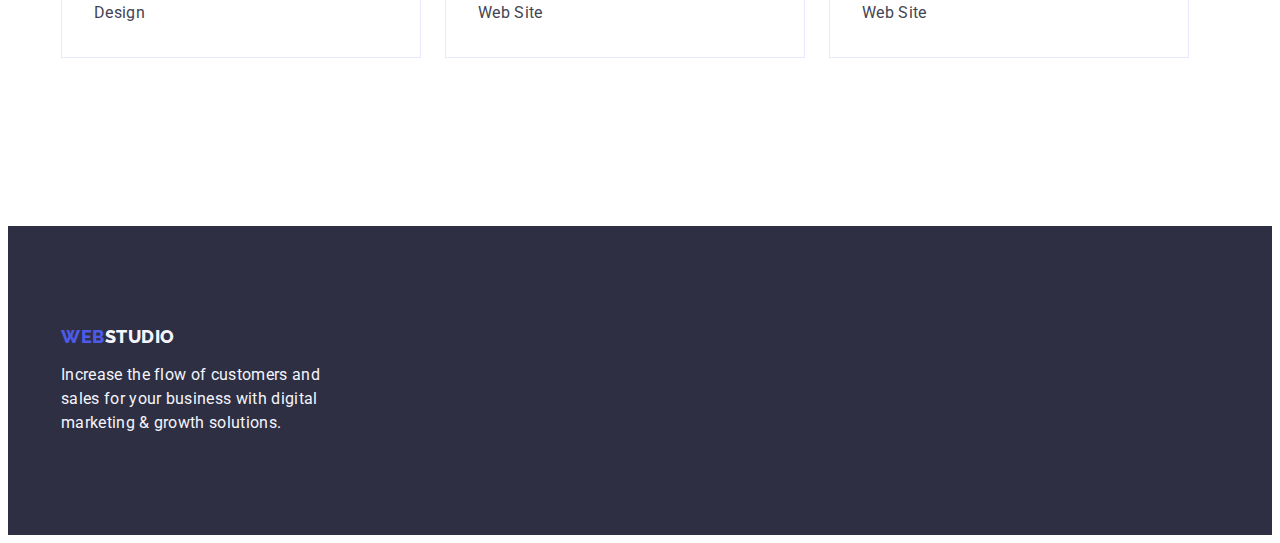
==== commit 9a034ecc: "Update hw" ====
--- a/portfolio.html
+++ b/portfolio.html
@@ -62,7 +62,7 @@
     <main>
       <section class="portfolio">
         <div class="container-portfolio container">
-          <h1 class="filter-title">Filter</h1>
+          <h1 class="visually-hidden">Filter</h1>
           <ul class="filter-list list">
             <li><button type="button" class="button">All</button></li>
             <li><button type="button" class="button">Web Site</button></li>
--- a/css/styles.css
+++ b/css/styles.css
@@ -37,6 +37,10 @@
   padding-left: 0;
 }
 
+img {
+  display: block
+}
+
 .list {
   list-style-type: none;
 }
@@ -80,6 +84,7 @@
   text-transform: uppercase;
   text-decoration: none;
   color: var(--second-logo-color);
+  margin-right: 76px;
 }
 
 .link-studio {
@@ -89,7 +94,6 @@
 .nav-list {
   display: flex;
   gap: 40px;
-  margin-left: 76px;
 }
 
 .nav-link {
@@ -98,6 +102,7 @@
   line-height: 1.5;
   letter-spacing: 0.02em;
   color: var(--secondary-color);
+  padding: 24px 0
 }
 
 .nav-link:hover,
@@ -169,6 +174,9 @@
   letter-spacing: 0.04em;
   cursor: pointer;
   padding: 16px 32px;
+  min-width: 169px;
+  height: 56px;
+  border: none;
 }
 
 .hero-btn:hover,
@@ -179,13 +187,13 @@
 /* Our preference */
 
 .pref-section {
-  margin: 120px 0;
+  padding: 120px 0;
 }
 
 .container-pref {
 }
 
-.hidden-tittle {
+.visually-hidden {
   display: none;
 }
 
@@ -208,6 +216,7 @@
   line-height: 1.2;
   letter-spacing: 0.02em;
   color: var(--secondary-color);
+  margin-bottom: 8px;
 }
 
 .pref-text {
@@ -223,7 +232,7 @@
 }
 
 .about-section {
-  margin-bottom: 120px;
+  padding-bottom: 120px;
 }
 
 .about {
@@ -234,7 +243,7 @@
   letter-spacing: 0.02em;
   text-transform: capitalize;
   color: var(--secondary-color);
-  padding-bottom: 72px;
+  margin-bottom: 72px;
 }
 
 .about-list {
@@ -260,7 +269,7 @@
   letter-spacing: 0.02em;
   text-transform: capitalize;
   color: var(--secondary-color);
-  padding-bottom: 72px;
+  margin-bottom: 72px;
   text-align: center;
 }
 
@@ -275,7 +284,7 @@
   line-height: 1.2;
   letter-spacing: 0.02em;
   color: var(--secondary-color);
-  padding-bottom: 8px;
+  margin-bottom: 8px
 }
 
 .team-position {
@@ -338,14 +347,14 @@
 
 /* Filter */
 
-.filter-title {
+.visually-hidden {
   display: none;
 }
 
 .filter-list {
   display: flex;
   gap: 24px;
-  padding-bottom: 76px;
+  margin-bottom: 72px;
   justify-content: center;
   align-items: center;
 }
@@ -382,14 +391,14 @@
 }
 
 .category-item {
-  padding-right: 24px;
-  padding-bottom: 48px;
+  margin-right: 24px;
+  margin-bottom: 48px;
 }
 
 .app-box {
 	border: 1px solid #e7e9fc;
 	border-top: none;
-  padding: 32px 0;
+  padding: 32px 16px;
 }
 
 .portfolio-name {
@@ -398,7 +407,7 @@
   line-height: 1.2;
   letter-spacing: 0.02em;
   color: var(--secondary-color);
-	padding-bottom: 8px;
+	margin-bottom: 8px;
   padding-left: 16px;
 }
 
@@ -411,13 +420,22 @@
 }
 
 .category-item:nth-child(3) {
-  padding-right: 0;
+  margin-right: 0;
 }
 
 .category-item:nth-child(6) {
-  padding-right: 0;
+  margin-right: 0;
 }
 
 .category-item:nth-child(9) {
-  padding-right: 0;
-}
+  margin-right: 0;
+  margin-bottom: 0;
+}
+
+.category-item:nth-child(8) {
+margin-bottom: 0;
+}
+
+..category-item:nth-child(7) {
+margin-bottom: 0;
+}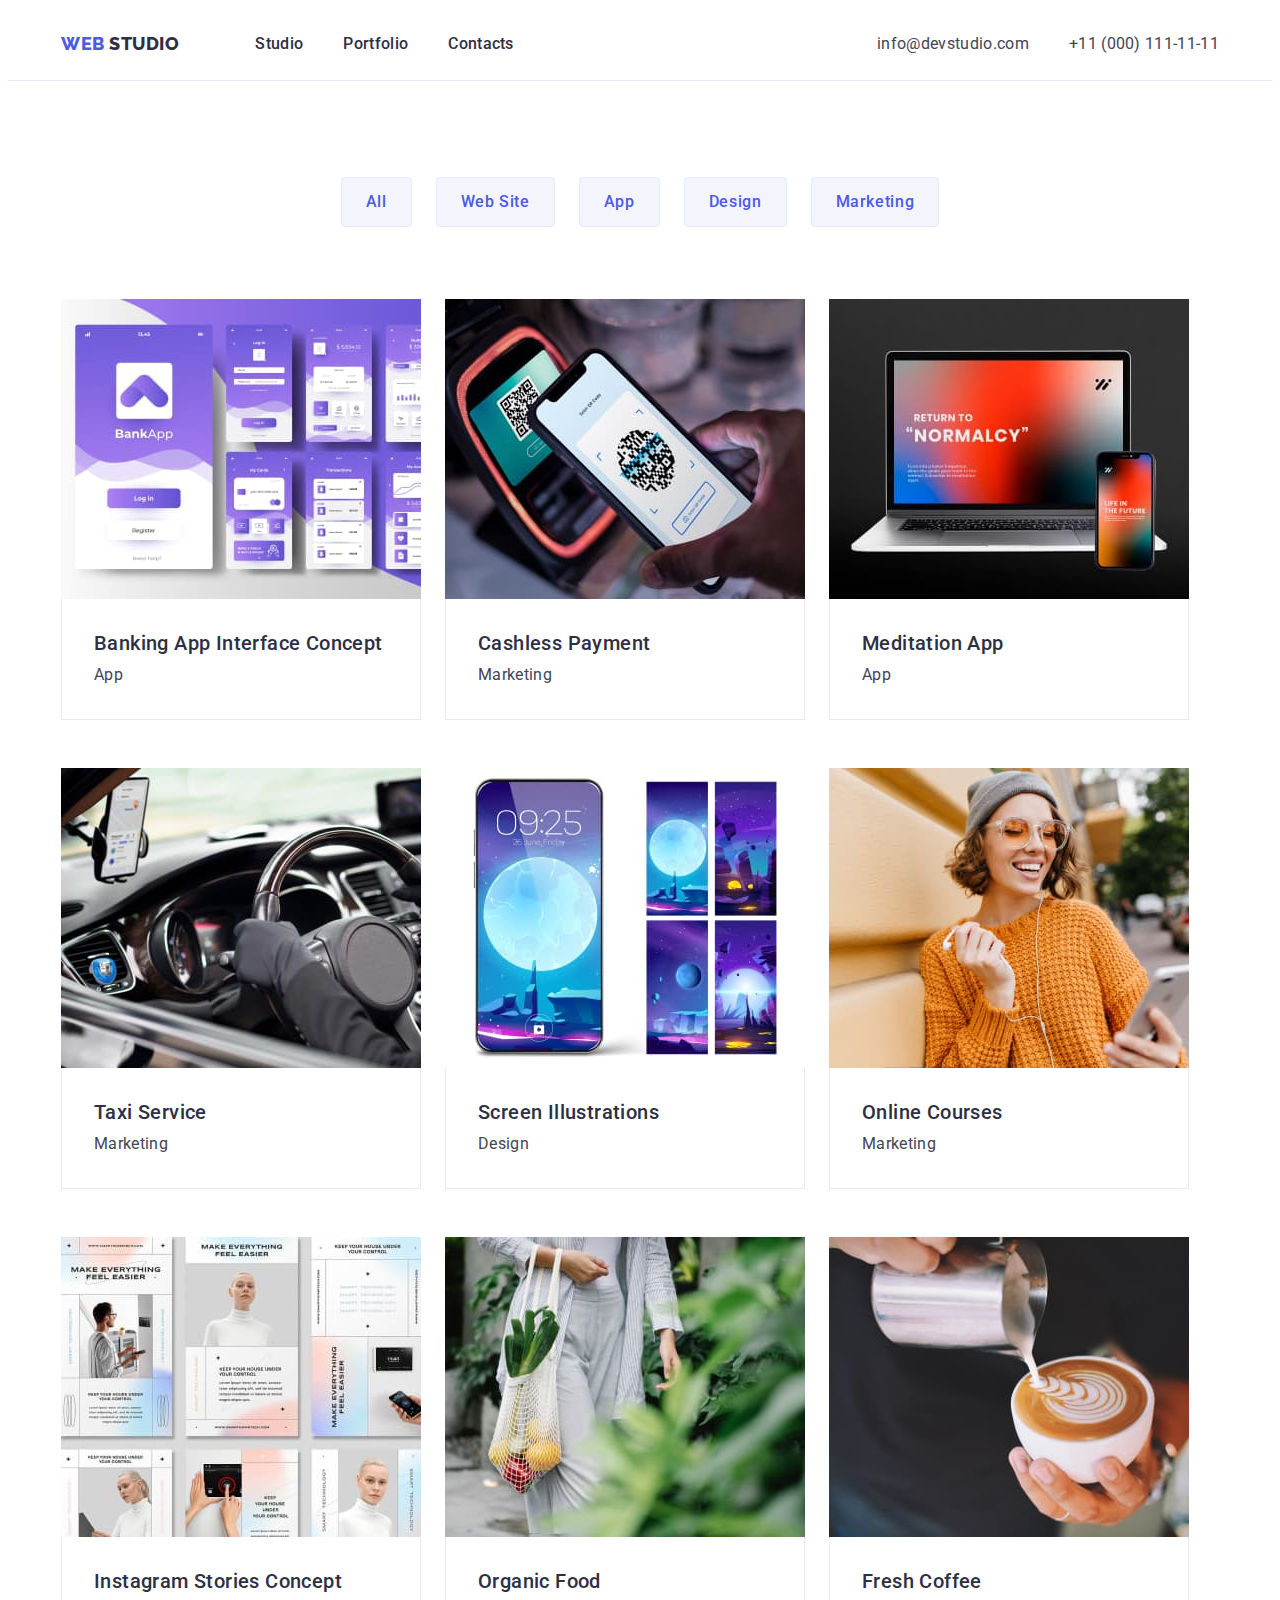
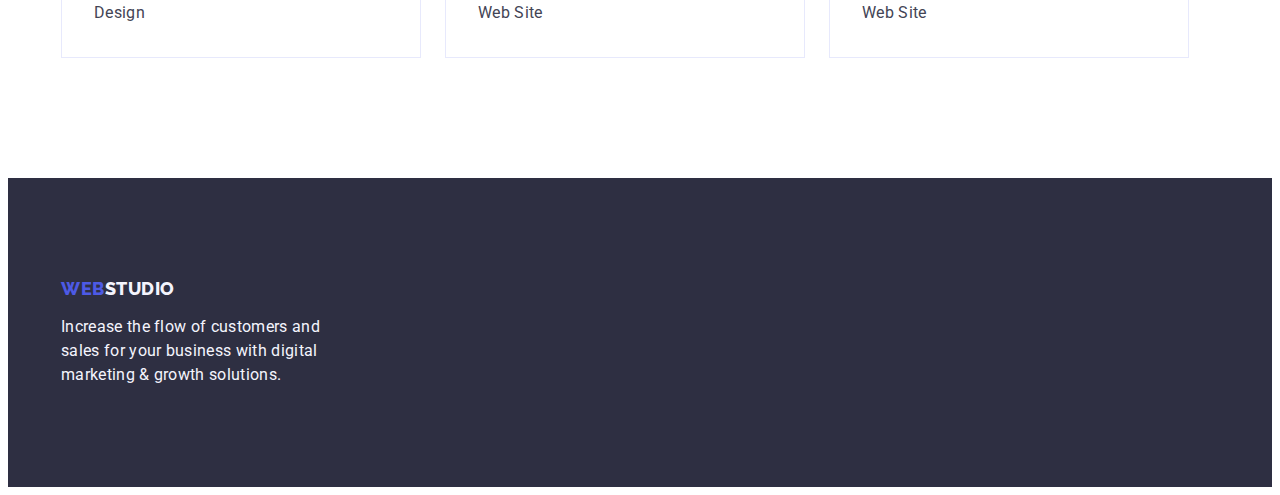
==== commit abd55c55: "summary" ====
--- a/portfolio.html
+++ b/portfolio.html
@@ -62,7 +62,7 @@
     <main>
       <section class="portfolio">
         <div class="container-portfolio container">
-          <h1 class="visually-hidden">Filter</h1>
+          <h1 class="hidden-tittle">Filter</h1>
           <ul class="filter-list list">
             <li><button type="button" class="button">All</button></li>
             <li><button type="button" class="button">Web Site</button></li>
--- a/css/styles.css
+++ b/css/styles.css
@@ -193,7 +193,7 @@
 .container-pref {
 }
 
-.visually-hidden {
+.hidden-tittle {
   display: none;
 }
 
@@ -436,6 +436,6 @@
 margin-bottom: 0;
 }
 
-..category-item:nth-child(7) {
+.category-item:nth-child(7) {
 margin-bottom: 0;
 }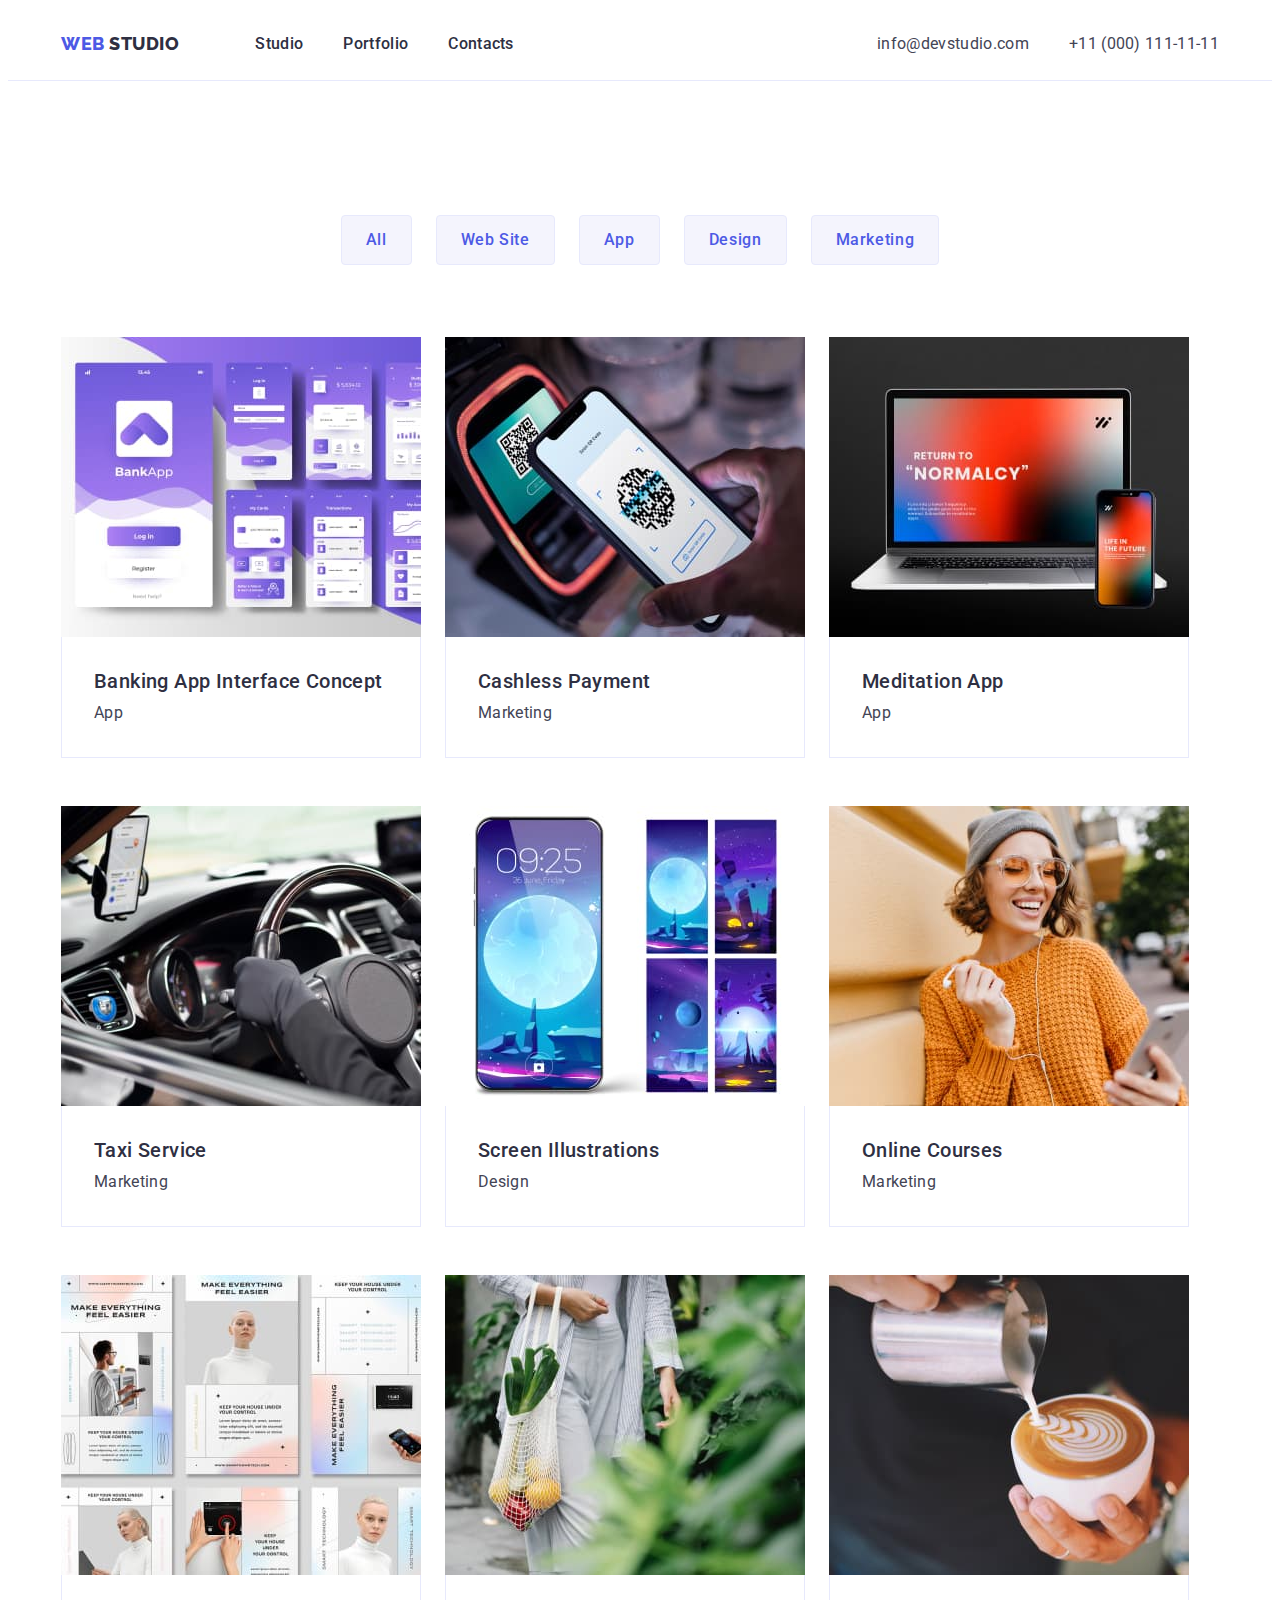
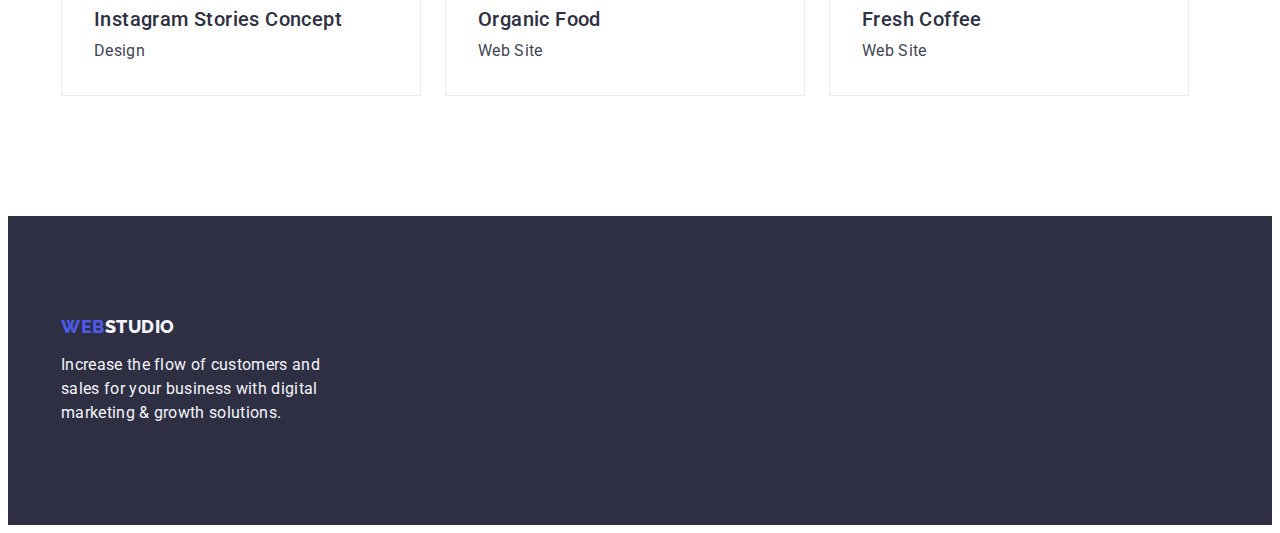
==== commit b772cc63: "Summary" ====
--- a/portfolio.html
+++ b/portfolio.html
@@ -62,7 +62,7 @@
     <main>
       <section class="portfolio">
         <div class="container-portfolio container">
-          <h1 class="hidden-tittle">Filter</h1>
+          <h1 class="is-hidden">Filter</h1>
           <ul class="filter-list list">
             <li><button type="button" class="button">All</button></li>
             <li><button type="button" class="button">Web Site</button></li>
--- a/css/styles.css
+++ b/css/styles.css
@@ -38,7 +38,7 @@
 }
 
 img {
-  display: block
+  display: block;
 }
 
 .list {
@@ -102,7 +102,7 @@
   line-height: 1.5;
   letter-spacing: 0.02em;
   color: var(--secondary-color);
-  padding: 24px 0
+  padding: 24px 0;
 }
 
 .nav-link:hover,
@@ -193,8 +193,10 @@
 .container-pref {
 }
 
-.hidden-tittle {
-  display: none;
+.is-hidden {
+  opacity: 0;
+  visibility: hidden;
+  pointer-events: none;
 }
 
 .pref-list {
@@ -284,7 +286,7 @@
   line-height: 1.2;
   letter-spacing: 0.02em;
   color: var(--secondary-color);
-  margin-bottom: 8px
+  margin-bottom: 8px;
 }
 
 .team-position {
@@ -396,8 +398,8 @@
 }
 
 .app-box {
-	border: 1px solid #e7e9fc;
-	border-top: none;
+  border: 1px solid #e7e9fc;
+  border-top: none;
   padding: 32px 16px;
 }
 
@@ -407,7 +409,7 @@
   line-height: 1.2;
   letter-spacing: 0.02em;
   color: var(--secondary-color);
-	margin-bottom: 8px;
+  margin-bottom: 8px;
   padding-left: 16px;
 }
 
@@ -433,9 +435,9 @@
 }
 
 .category-item:nth-child(8) {
-margin-bottom: 0;
+  margin-bottom: 0;
 }
 
 .category-item:nth-child(7) {
-margin-bottom: 0;
-}+  margin-bottom: 0;
+}
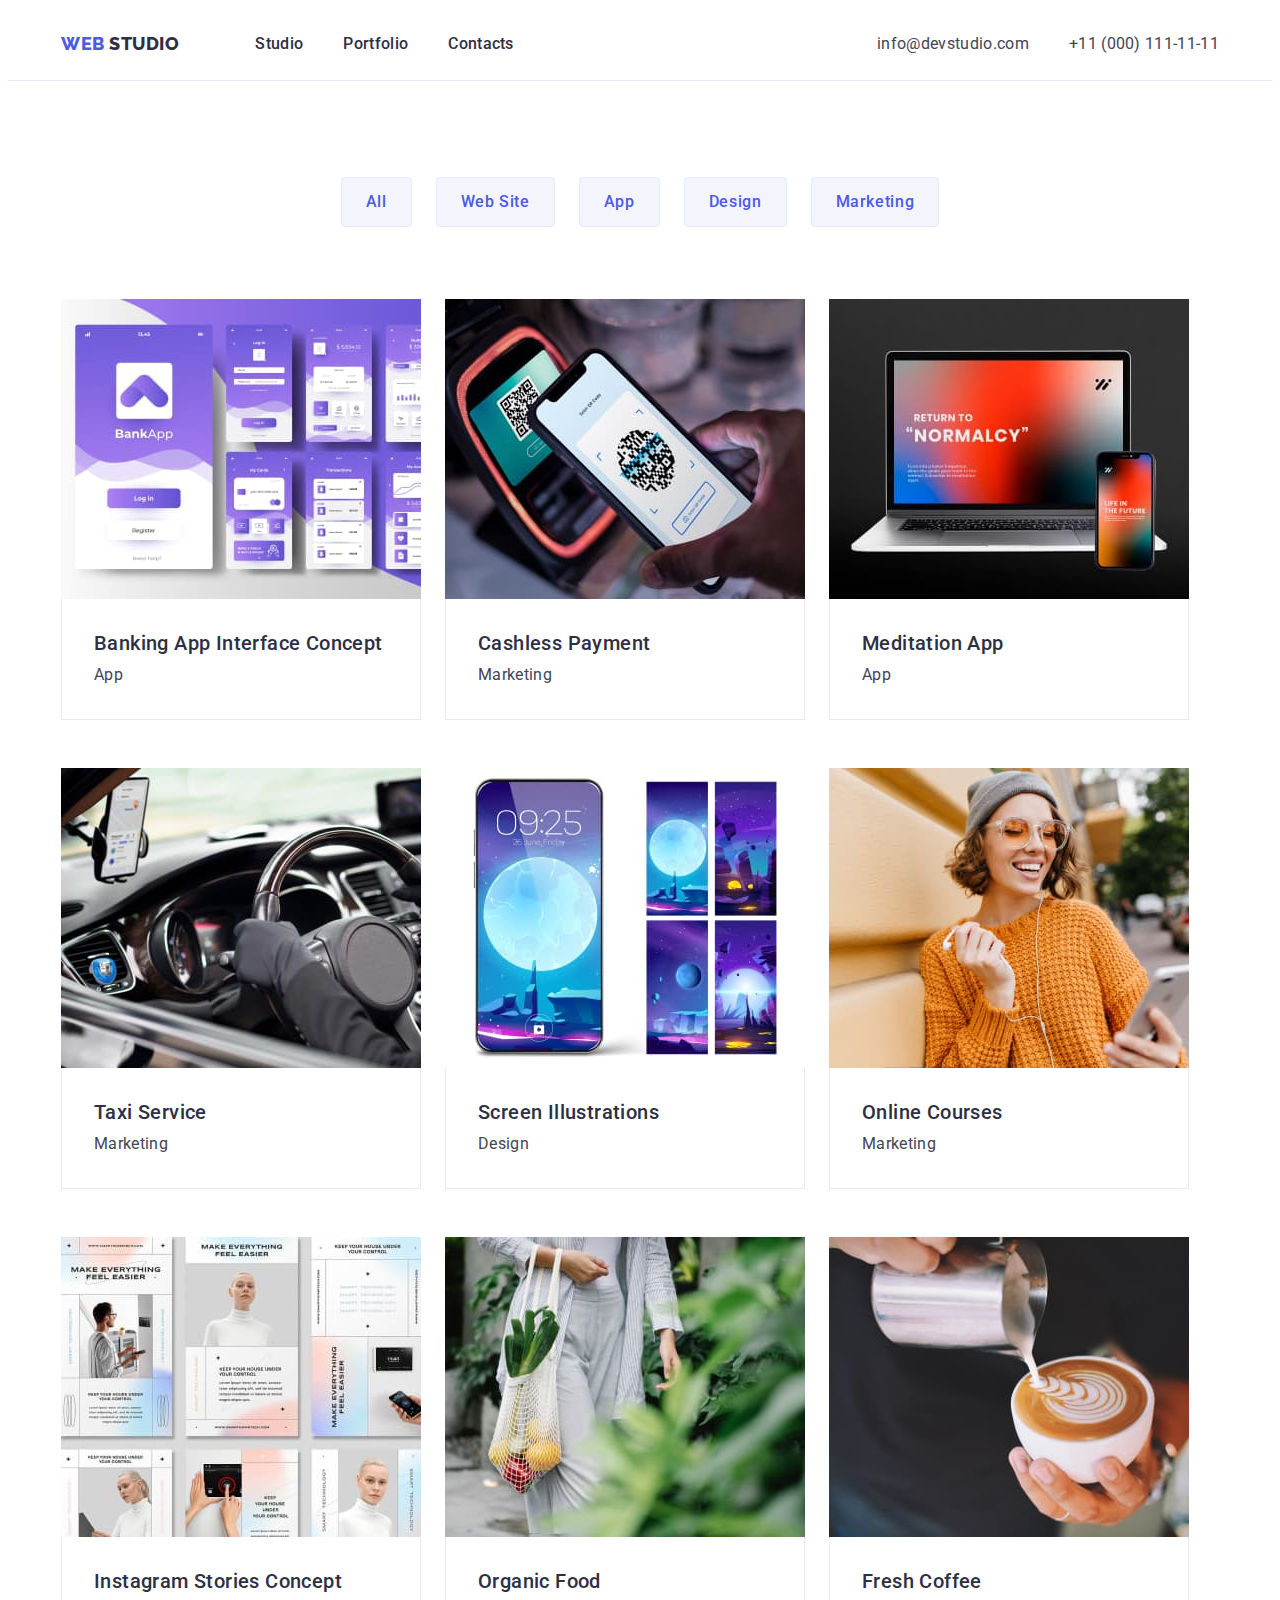
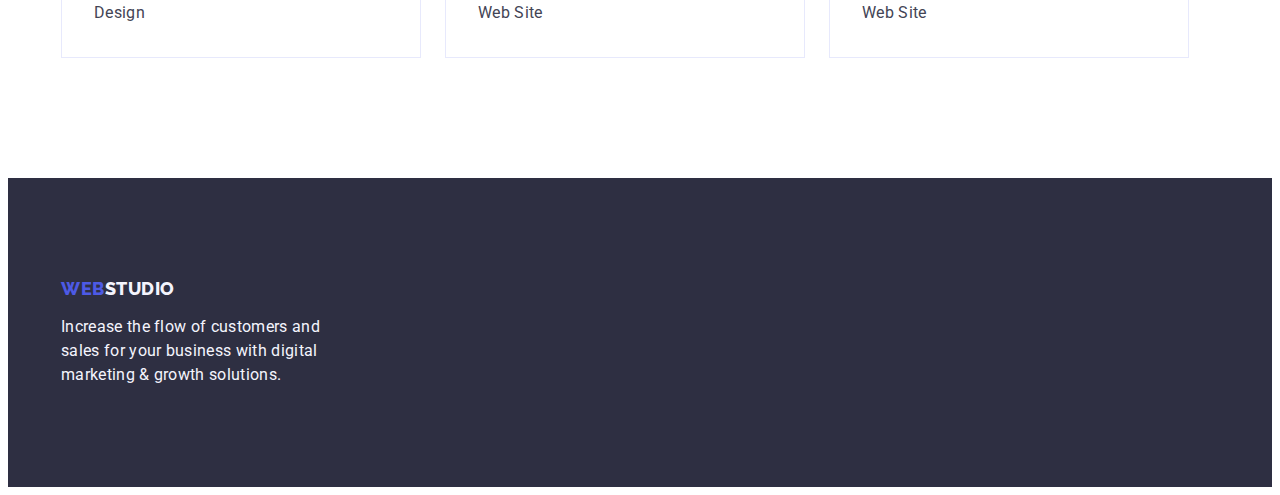
==== commit bfae9b2c: "Summary" ====
--- a/portfolio.html
+++ b/portfolio.html
@@ -62,7 +62,7 @@
     <main>
       <section class="portfolio">
         <div class="container-portfolio container">
-          <h1 class="is-hidden">Filter</h1>
+          <h1 class="visually-hidden">Filter</h1>
           <ul class="filter-list list">
             <li><button type="button" class="button">All</button></li>
             <li><button type="button" class="button">Web Site</button></li>
--- a/css/styles.css
+++ b/css/styles.css
@@ -193,10 +193,17 @@
 .container-pref {
 }
 
-.is-hidden {
-  opacity: 0;
-  visibility: hidden;
-  pointer-events: none;
+.visually-hidden {
+  position: absolute;
+  width: 1px;
+  height: 1px;
+  margin: -1px;
+  border: 0;
+  padding: 0;
+  white-space: nowrap;
+  clip-path: inset(100%);
+  clip: rect(0 0 0 0);
+  overflow: hidden;
 }
 
 .pref-list {
